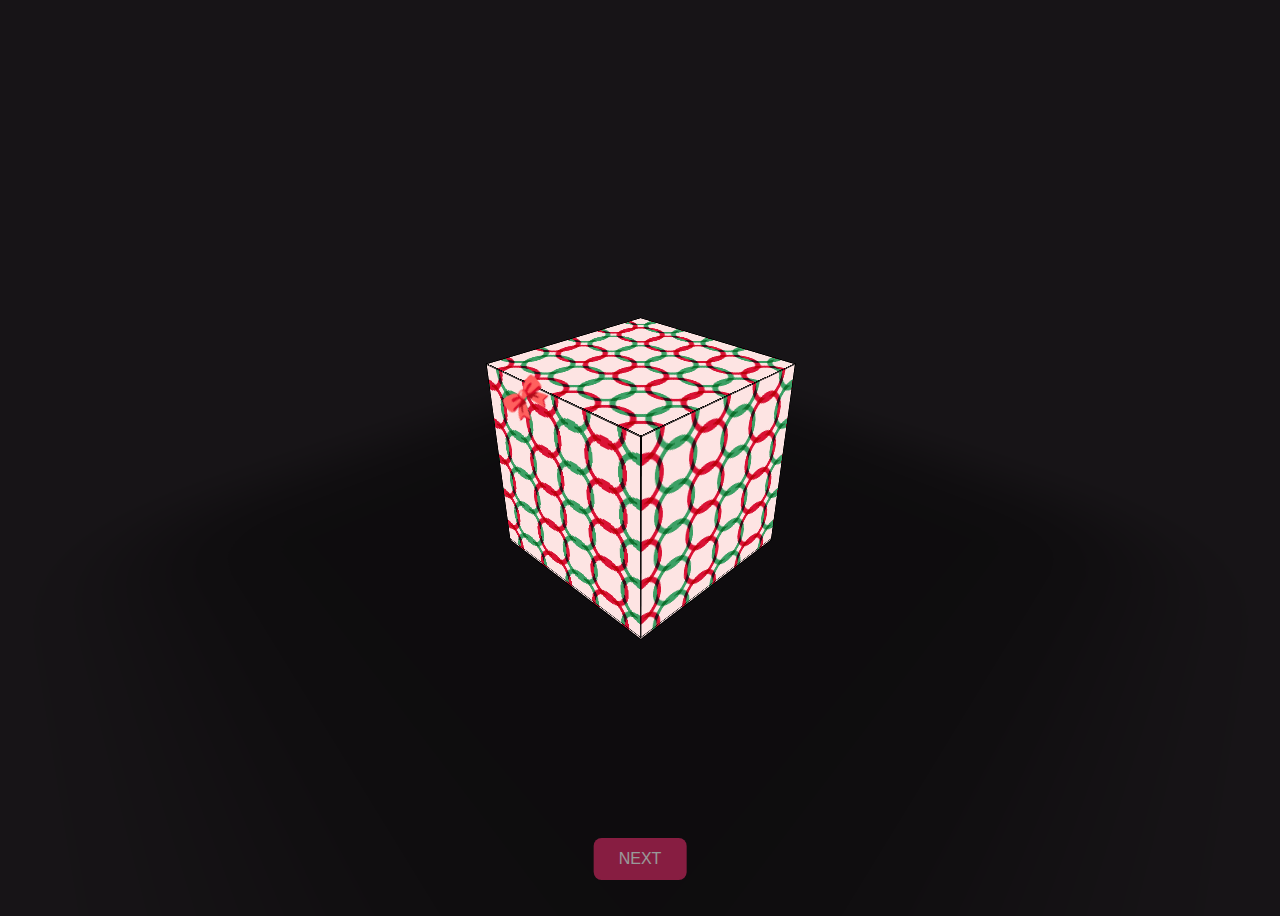
==== index.html @ 47230662 "Update index.html" ====
<!DOCTYPE html>
<html lang="en">

<head>
  <meta charset="UTF-8">
  <title>A gift for you</title>
  <link rel="stylesheet" href="./style.css">
  <style>
    button {
      position: absolute;
      bottom: 20px;
      left: 50%;
      transform: translateX(-50%);
      padding: 12px 25px;
      background-color: #E1306C;
      color: white;
      border: none;
      border-radius: 8px;
      font-size: 16px;
      cursor: pointer;
      transition: background-color 0.3s, transform 0.2s;
    }

    button:hover {
      background-color: #C13584;
      transform: scale(1.05);
    }
  </style>
</head>

<body>
  <div class="cube-container">
    <div class="cube" id="cube">
      <div class="top"></div>
      <div class="lil top-right"></div>
      <div class="lil top-left"></div>
      <div class="lil top-back"></div>
      <div class="lil top-front"></div>
      <div class="front"></div>
      <div class="back"></div>
      <div class="left"></div>
      <div class="right"></div>
      <div class="bottom"></div>
      <div class="other" id="bow">🎀</div>
      <div class="other" id="gift">😀</div>
    </div>
  </div>
  <button onclick="window.location.href='insta.html'">NEXT</button>
  <script src="./script.js"></script>
</body>

</html>
---- style.css ----
@import url("https://fonts.googleapis.com/css2?family=Mountains+of+Christmas:wght@400;700&family=Noto+Color+Emoji&display=swap");
:root {
  --rotate-speed: 50s;
  --primary-col: #2e82a3;
  --secondary-col: #7b1616;
  --tertiary-col: #000000;
}
div {
  transition: transform 0.6s ease, box-shadow 0.6s ease;
}
body {
  font-family: "Noto Color Emoji", sans-serif;
  display: flex;
  justify-content: center;
  align-items: center;
  height: 100vh;
  background-color: #171417;
  font-size: 6px;
}
p {
  text-align: center;
  font-size: 2.5rem;
  color: white;
  font-family: "Mountains of Christmas", serif;
  font-weight: 700;
  font-style: normal;
  display: none;
  color: var(--tertiary-col);
  text-shadow: 2px 2px 4px var(--primary-col), 0 0 2px var(--primary-col),
    0 0 1px var(--primary-col), 3px 3px 5px white, 0 0 3px white, 0 0 2px white;
}
.active p {
  display: flex;
}
span {
  font-size: 2.5rem;
  text-align: center;
  font-weight: 400;
  font-style: normal;
}
.cube-container {
  width: 200px;
  height: 200px;
  perspective: 600px;
}

.cube {
  width: 100%;
  height: 100%;
  transform-style: preserve-3d;
  transform: rotateX(-30deg) rotateY(45deg);
  animation: rotate var(--rotate-speed) infinite linear;
  transition: transform 0.6s;
}
@keyframes rotate {
  from {
    transform: rotateX(-30deg) rotateY(45deg) rotateY(-45deg);
  }
  to {
    transform: rotateX(-30deg) rotateY(45deg) rotateY(405deg);
  }
}
.other {
  background: none !important;
  border: none !important;
  display: flex !important;
  place-items: center;
  place-content: center;
}
#gift {
  animation: anti-rotate-gift var(--rotate-speed) infinite linear;
  width: fit-content !important;
}
@keyframes anti-rotate-gift {
  to {
    transform: rotateX(-30deg) rotateY(45deg) rotateY(-405deg);
  }
}
#bow {
  width: fit-content !important;
  font-size: 5em;
  transform: translateX(-45px) translateY(-105px) rotateX(60deg) rotateY(-45deg);
}

.cube.active #bow {
  animation: fly-up-bow 0.6s forwards;
}
@keyframes fly-up-bow {
  100% {
    transform: translateX(-45px) translateY(-235px) rotateX(60deg)
      rotateY(-45deg);
  }
}

.cube > div.lil {
  height: 10%;
}
.cube > div {
  position: absolute;
  width: 100%;
  height: 100%;
  background: radial-gradient(
      transparent 0,
      transparent 20px,
      #dc143c 0,
      #dc143c 25px,
      transparent 0,
      transparent 100%
    ),
    radial-gradient(
      transparent 0,
      transparent 20px,
      #dc143c 0,
      #dc143c 25px,
      transparent 0,
      transparent 100%
    ),
    radial-gradient(
      transparent 0,
      transparent 20px,
      #3cb371 0,
      #3cb371 25px,
      transparent 0,
      transparent 100%
    ),
    radial-gradient(
      transparent 0,
      transparent 20px,
      #3cb371 0,
      #3cb371 25px,
      transparent 0,
      transparent 100%
    ),
    #fde4e3;
  /*   ,
  linear-gradient(135deg, #5bf2f5 5%, #5bf2f5 15%); */

  background-blend-mode: multiply;
  background-size: 80px 80px;
  background-position: 40px 40px, 40px 0, 0 0, 0 40px;
  border: 1.5px solid black;
}
.top {
  transform: rotateX(90deg) translateZ(100px);
}
.top h1 {
  transform: rotateX(90deg) translateZ(200px);
}
.cube.active .top {
  animation: fly-up 0.6s forwards;
}
@keyframes fly-up {
  100% {
    transform: rotateX(90deg) translateZ(230px);
  }
}
.top-back {
  transform: rotateY(180deg) translateZ(100px);
}
.cube.active .top-back {
  animation: fly-up-top-back 0.6s forwards;
}
@keyframes fly-up-top-back {
  100% {
    transform: rotateY(180deg) translateZ(100px) translateY(-130px);
  }
}

.top-left {
  transform: rotateY(-90deg) translateZ(100px);
}
.cube.active .top-left {
  animation: fly-up-top-left 0.6s forwards;
}
@keyframes fly-up-top-left {
  100% {
    transform: rotateY(-90deg) translateZ(100px) translateY(-130px);
  }
}

.top-right {
  transform: rotateY(90deg) translateZ(100px);
}
.cube.active .top-right {
  animation: fly-up-top-right 0.6s forwards;
}
@keyframes fly-up-top-right {
  100% {
    transform: rotateY(90deg) translateZ(100px) translateY(-130px);
  }
}

.top-front {
  transform: translateZ(100px);
}
.cube.active .top-front {
  animation: fly-up-top-front 0.6s forwards;
}
@keyframes fly-up-top-front {
  100% {
    transform: translateZ(100px) translateY(-130px);
  }
}
/*  */
.front {
  transform: translateZ(100px);
  transform-origin: bottom;
}
.cube.active .front {
  animation: front-drop 0.6s forwards;
}
@keyframes front-drop {
  100% {
    transform: translateZ(100px) rotateX(-90deg);
  }
}

.back {
  transform: rotateY(180deg) translateZ(100px);
  transform-origin: bottom;
}
.cube.active .back {
  animation: back-drop 0.6s forwards;
}
@keyframes back-drop {
  100% {
    transform: rotateY(180deg) translateZ(100px) rotateX(-90deg);
  }
}

.left {
  transform: rotateY(-90deg) translateZ(100px);
  transform-origin: bottom;
}

.cube.active .left {
  animation: left-drop 0.6s forwards;
}

@keyframes left-drop {
  100% {
    transform: rotateY(-90deg) translateZ(100px) rotateX(-90deg);
  }
}

.right {
  transform: rotateY(90deg) translateZ(100px);
  transform-origin: bottom;
}

.cube.active .right {
  animation: right-drop 0.6s forwards;
  animation: rotate infinate;
}

@keyframes right-drop {
  100% {
    transform: rotateY(90deg) translateZ(100px) rotateX(-90deg);
  }
}

.bottom {
  transform: rotateX(-90deg) translateZ(102px);
  box-shadow: 0 0 20em 50em rgba(0, 0, 0, 0.4);
  z-index: -20;
}
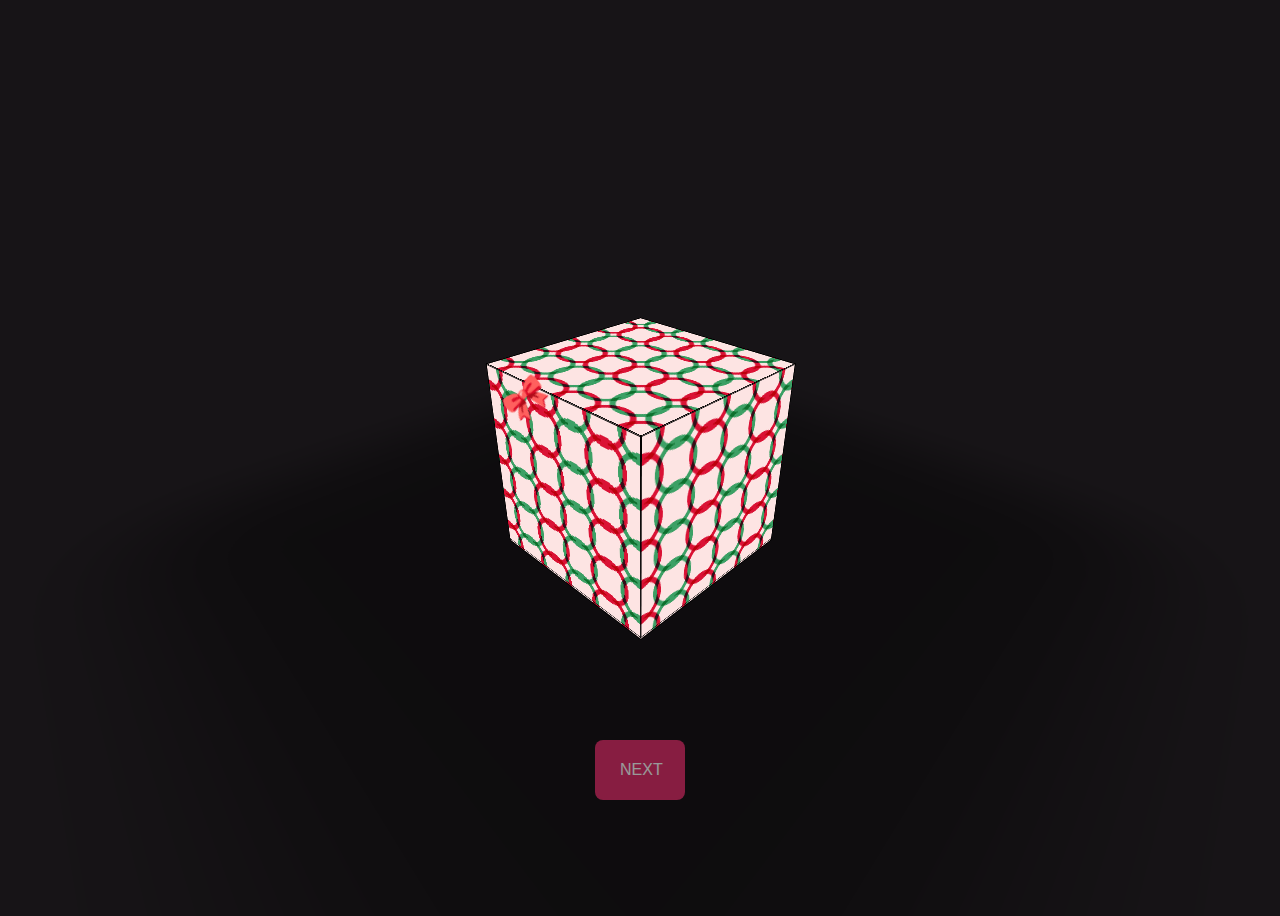
==== commit 16b743c4: "Update index.html" ====
--- a/index.html
+++ b/index.html
@@ -7,6 +7,9 @@
   <link rel="stylesheet" href="./style.css">
   <style>
     button {
+      height: 60px;
+      width: 90px;
+      margin-bottom: 80px;
       position: absolute;
       bottom: 20px;
       left: 50%;
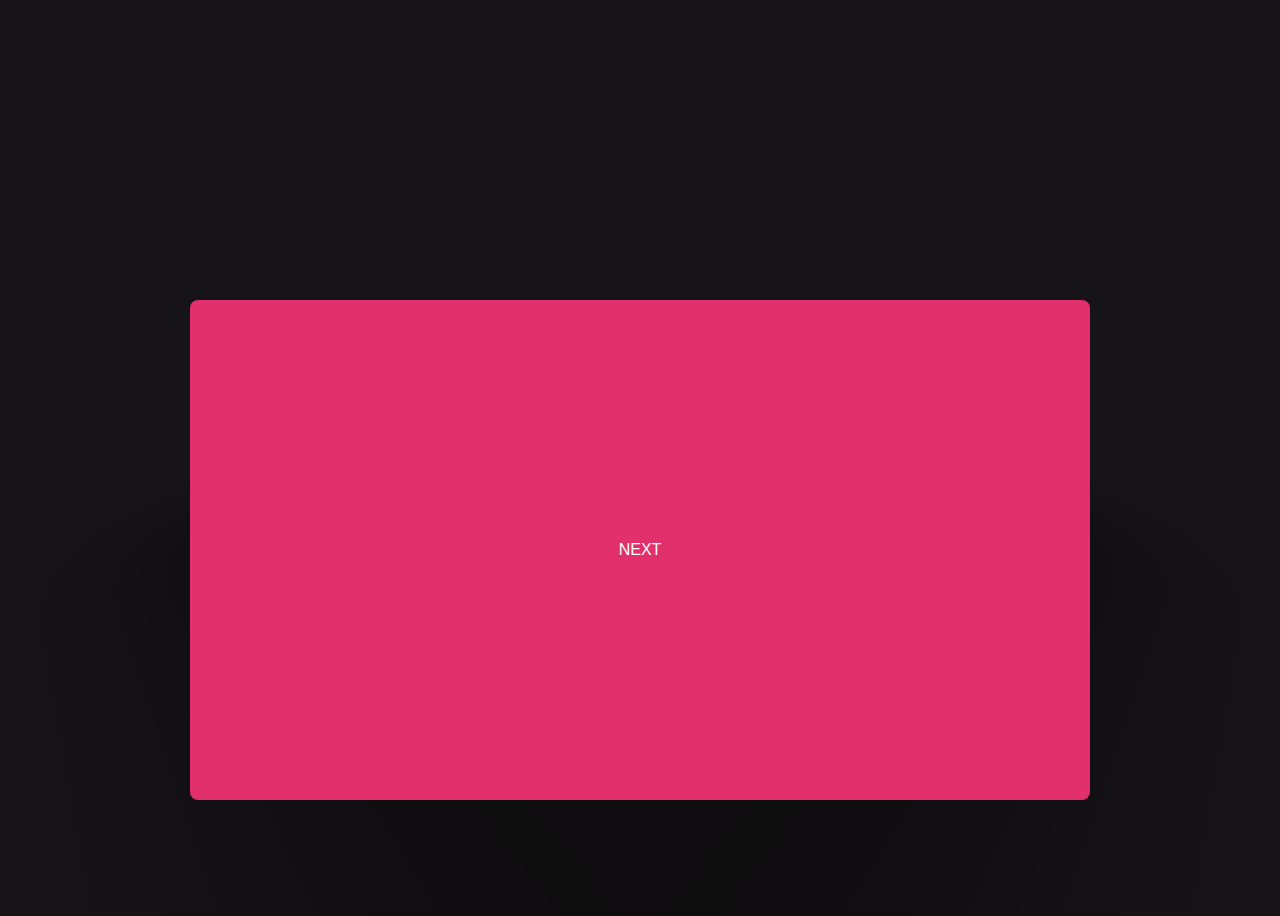
==== commit 235f5891: "Update index.html" ====
--- a/index.html
+++ b/index.html
@@ -7,8 +7,8 @@
   <link rel="stylesheet" href="./style.css">
   <style>
     button {
-      height: 60px;
-      width: 90px;
+      height: 500px;
+      width: 900px;
       margin-bottom: 80px;
       position: absolute;
       bottom: 20px;
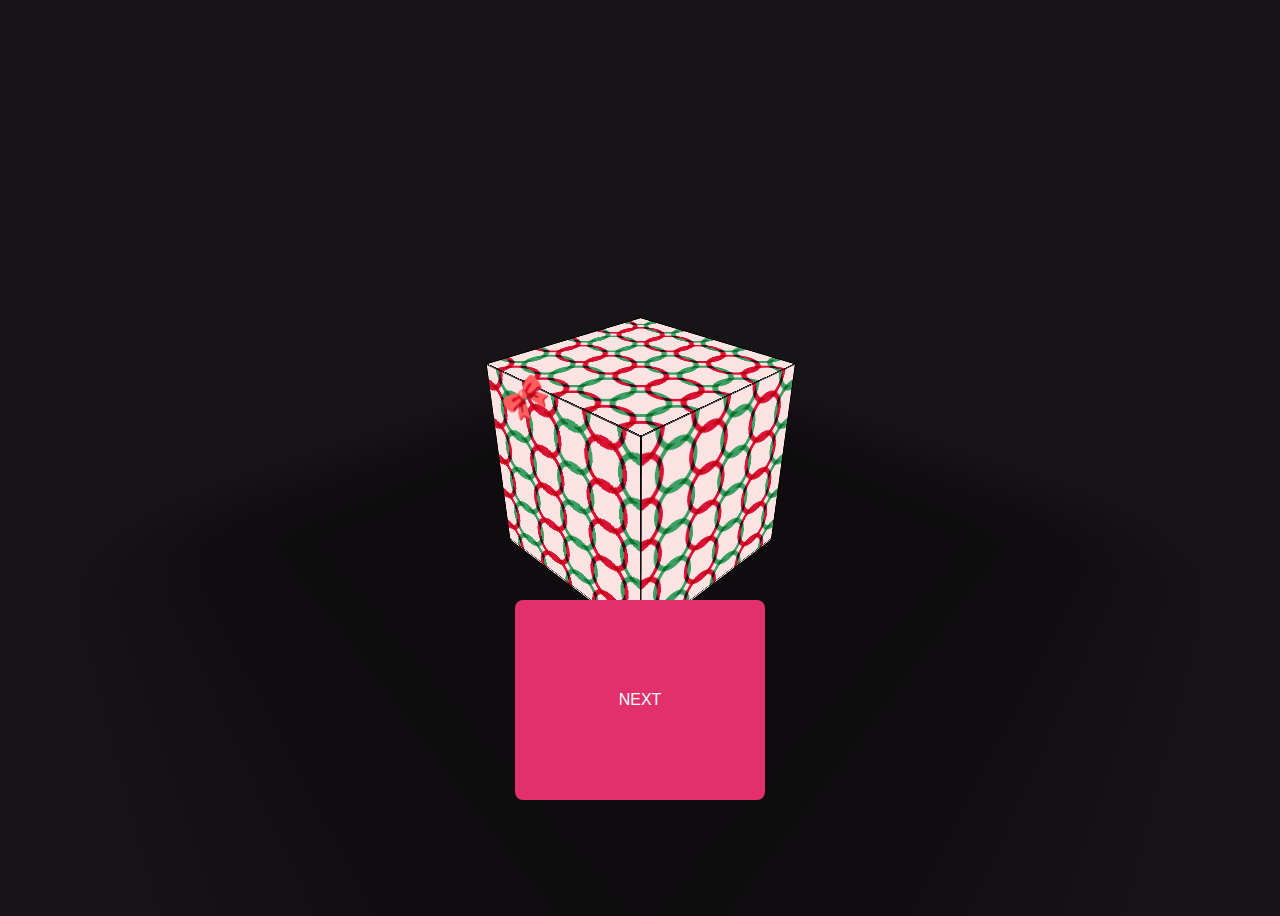
==== commit 1d9e83b5: "Update index.html" ====
--- a/index.html
+++ b/index.html
@@ -7,8 +7,8 @@
   <link rel="stylesheet" href="./style.css">
   <style>
     button {
-      height: 500px;
-      width: 900px;
+      height: 200px;
+      width: 250px;
       margin-bottom: 80px;
       position: absolute;
       bottom: 20px;
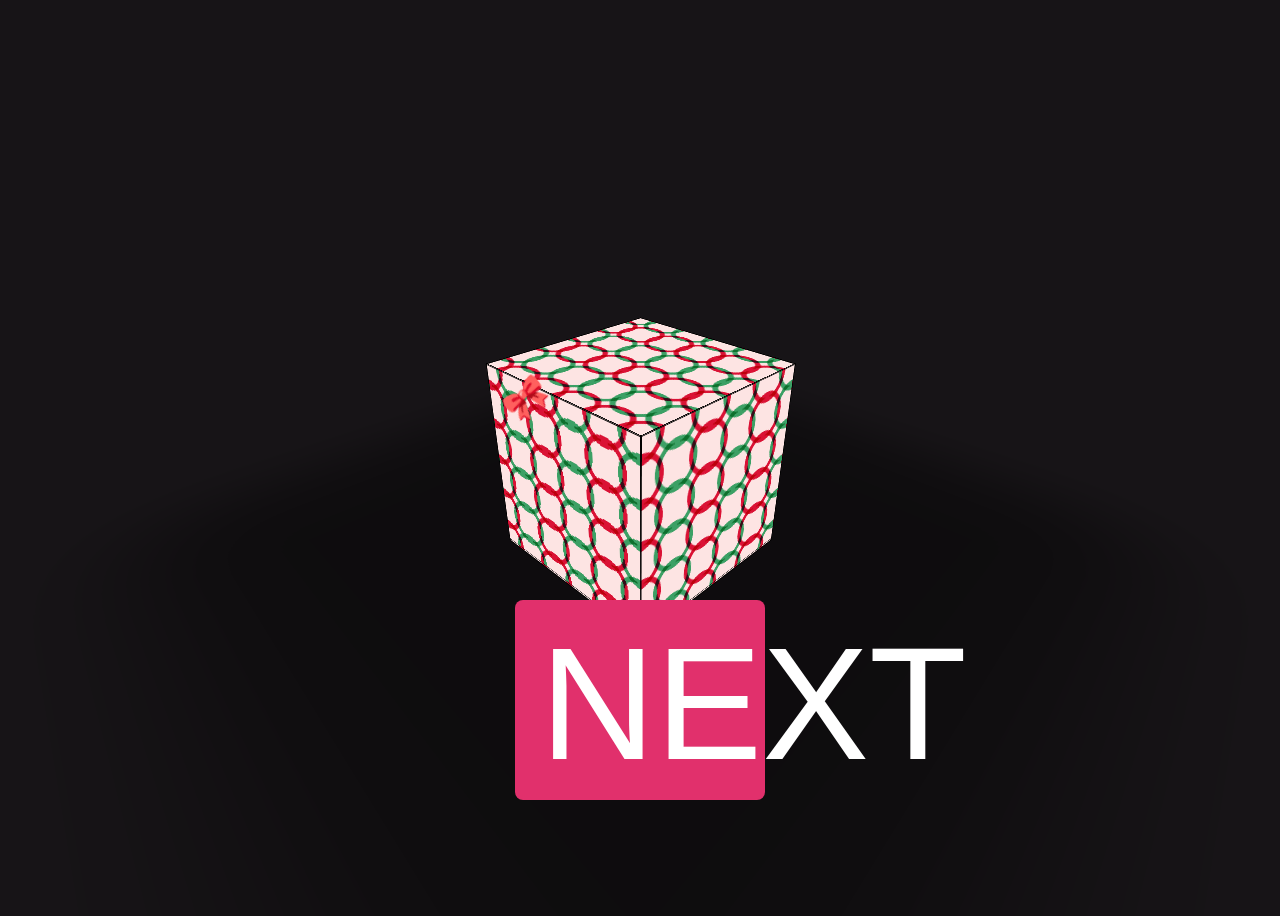
==== commit c136640d: "Update index.html" ====
--- a/index.html
+++ b/index.html
@@ -19,7 +19,7 @@
       color: white;
       border: none;
       border-radius: 8px;
-      font-size: 16px;
+      font-size: 160px;
       cursor: pointer;
       transition: background-color 0.3s, transform 0.2s;
     }
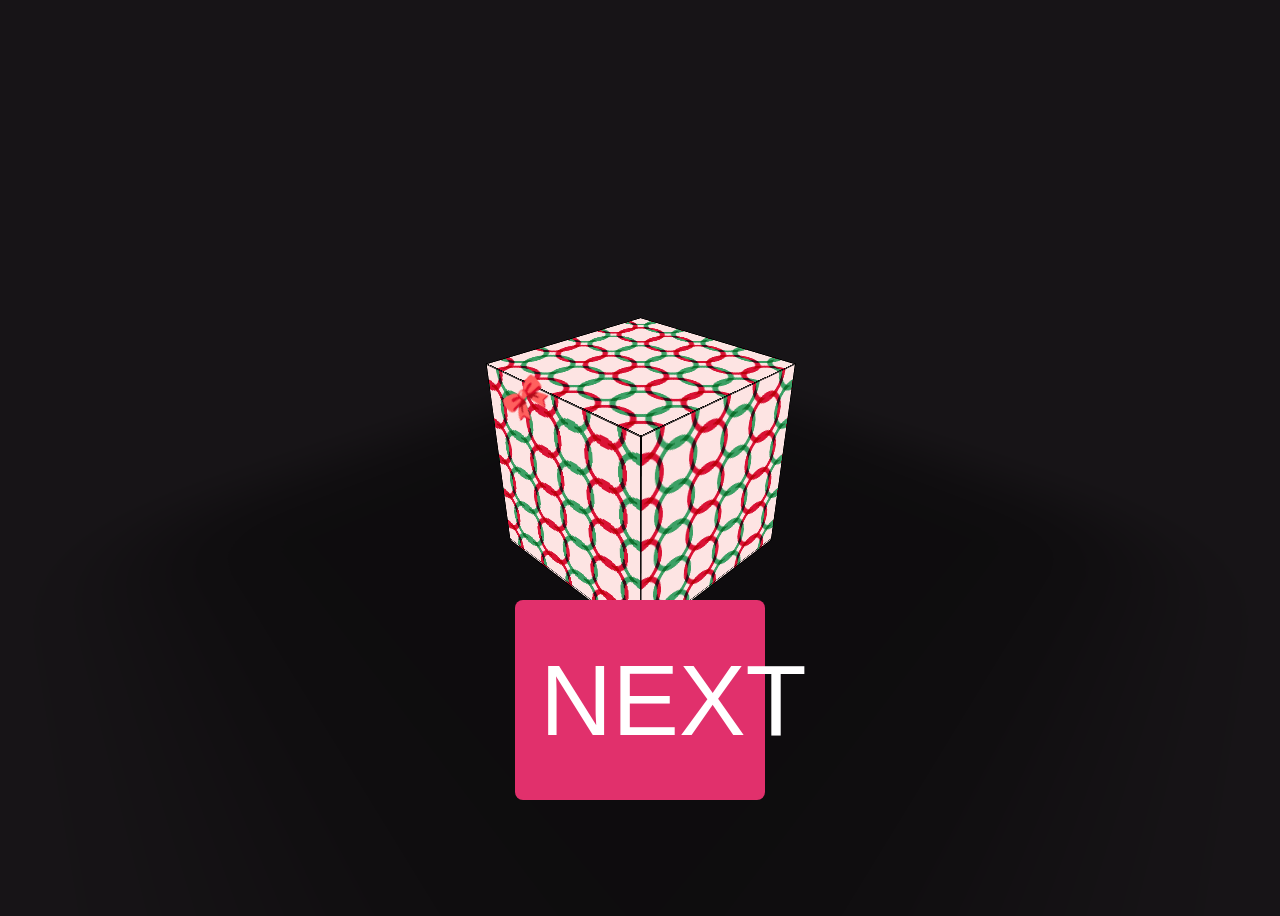
==== commit 5d23fe49: "Update index.html" ====
--- a/index.html
+++ b/index.html
@@ -19,7 +19,7 @@
       color: white;
       border: none;
       border-radius: 8px;
-      font-size: 160px;
+      font-size: 100px;
       cursor: pointer;
       transition: background-color 0.3s, transform 0.2s;
     }
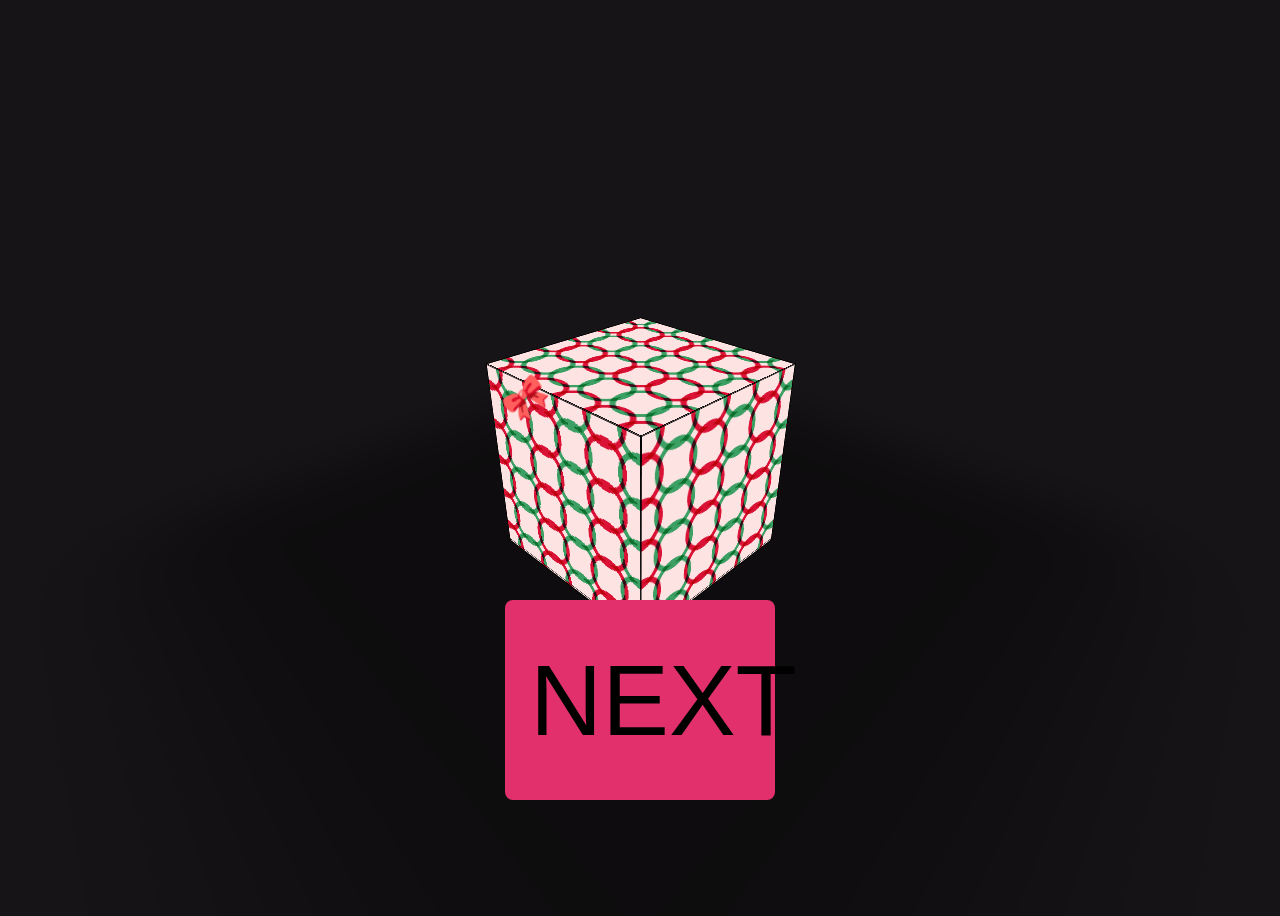
==== commit 080b581e: "Update index.html" ====
--- a/index.html
+++ b/index.html
@@ -8,7 +8,7 @@
   <style>
     button {
       height: 200px;
-      width: 250px;
+      width: 270px;
       margin-bottom: 80px;
       position: absolute;
       bottom: 20px;
@@ -16,7 +16,7 @@
       transform: translateX(-50%);
       padding: 12px 25px;
       background-color: #E1306C;
-      color: white;
+      color: solid black ;
       border: none;
       border-radius: 8px;
       font-size: 100px;
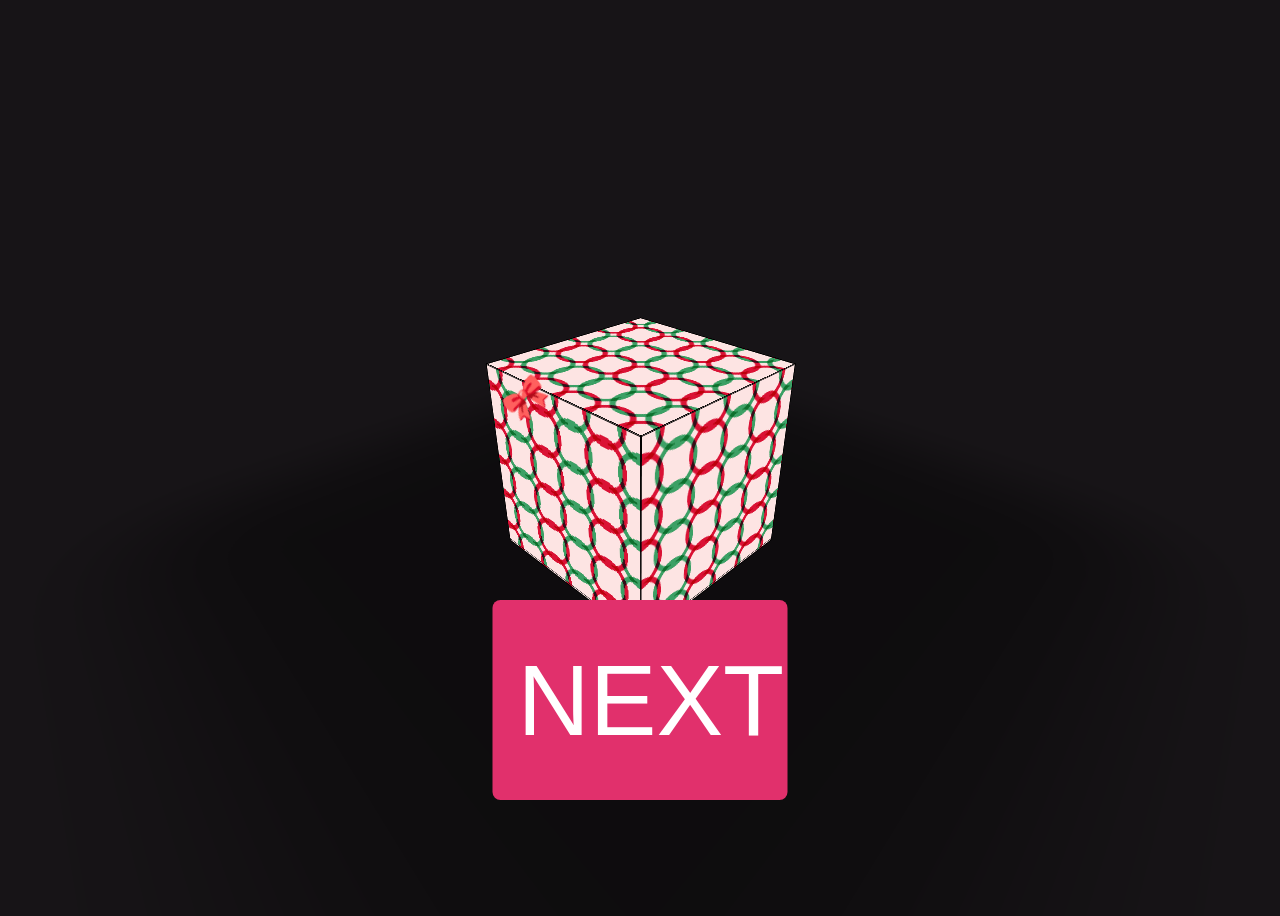
==== commit 57c577c0: "Update index.html" ====
--- a/index.html
+++ b/index.html
@@ -8,7 +8,7 @@
   <style>
     button {
       height: 200px;
-      width: 270px;
+      width: 295px;
       margin-bottom: 80px;
       position: absolute;
       bottom: 20px;
@@ -16,7 +16,7 @@
       transform: translateX(-50%);
       padding: 12px 25px;
       background-color: #E1306C;
-      color: solid black ;
+      color: white ;
       border: none;
       border-radius: 8px;
       font-size: 100px;
